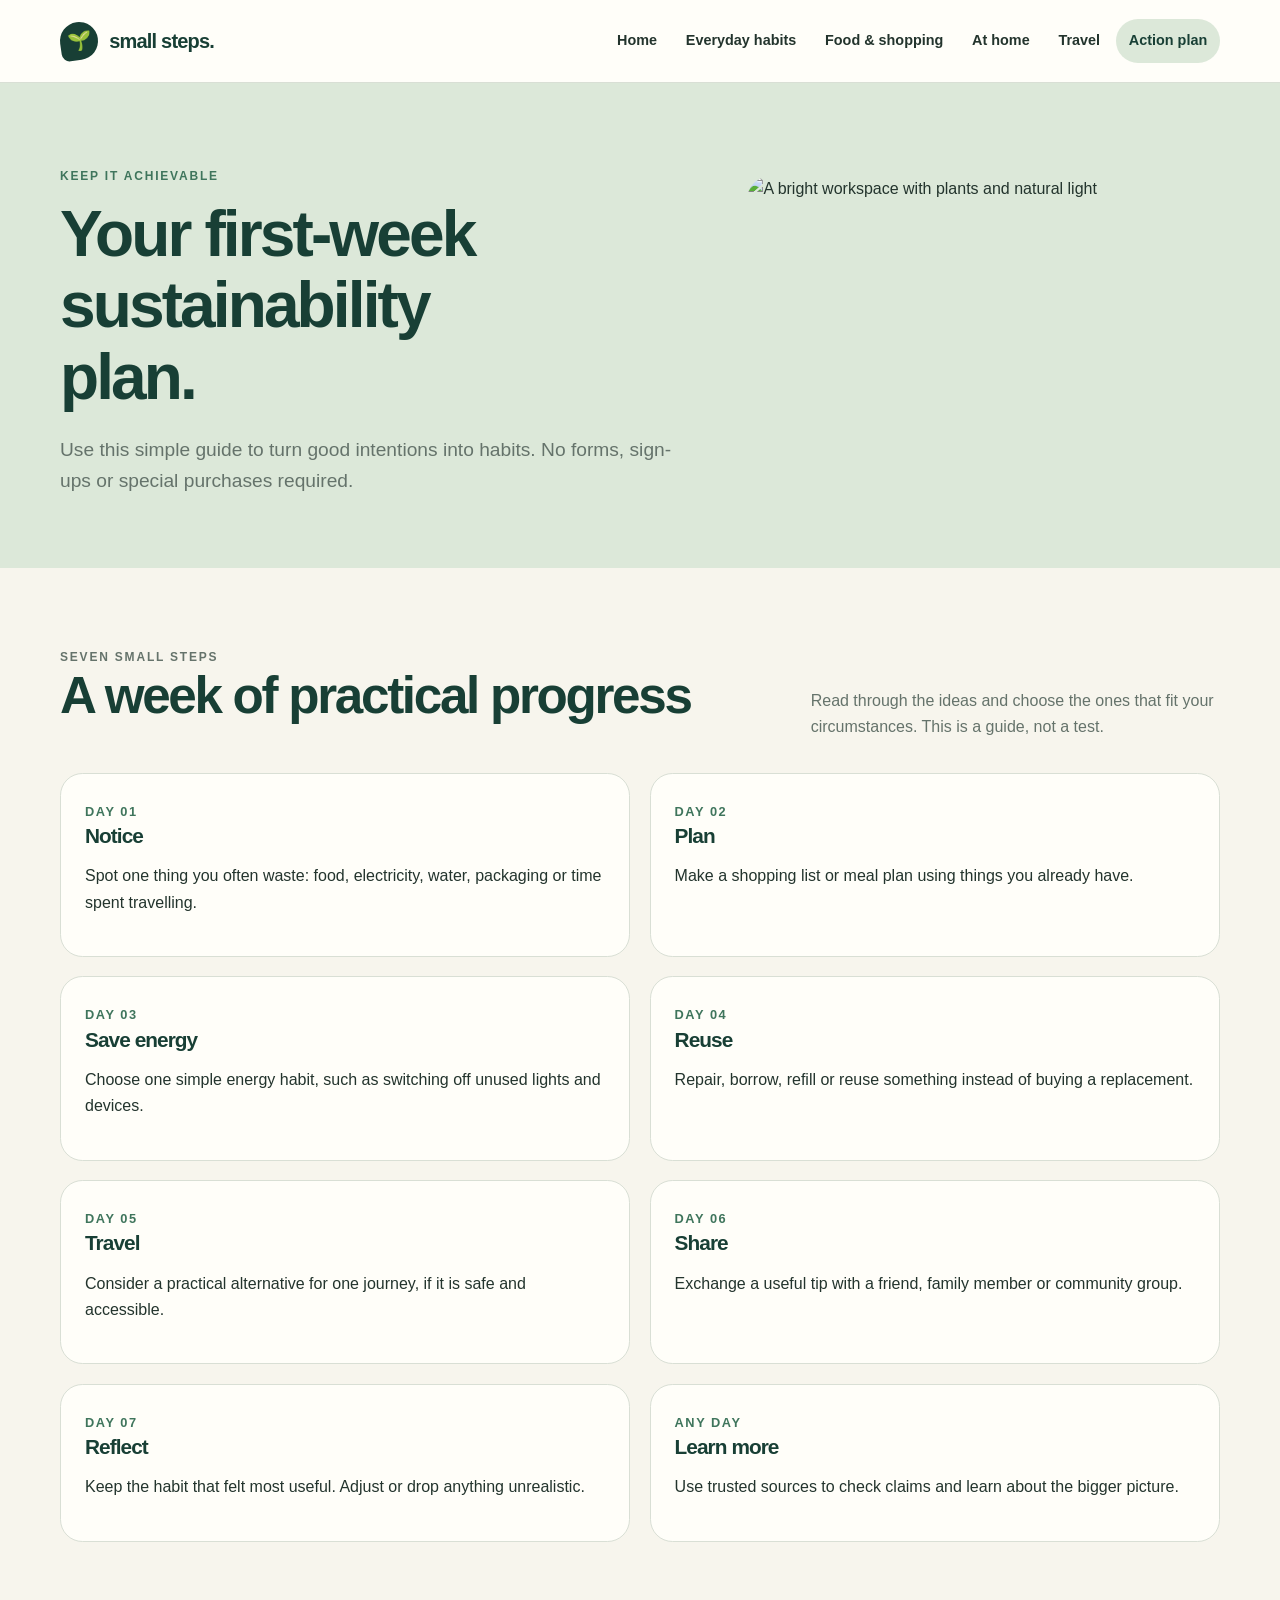
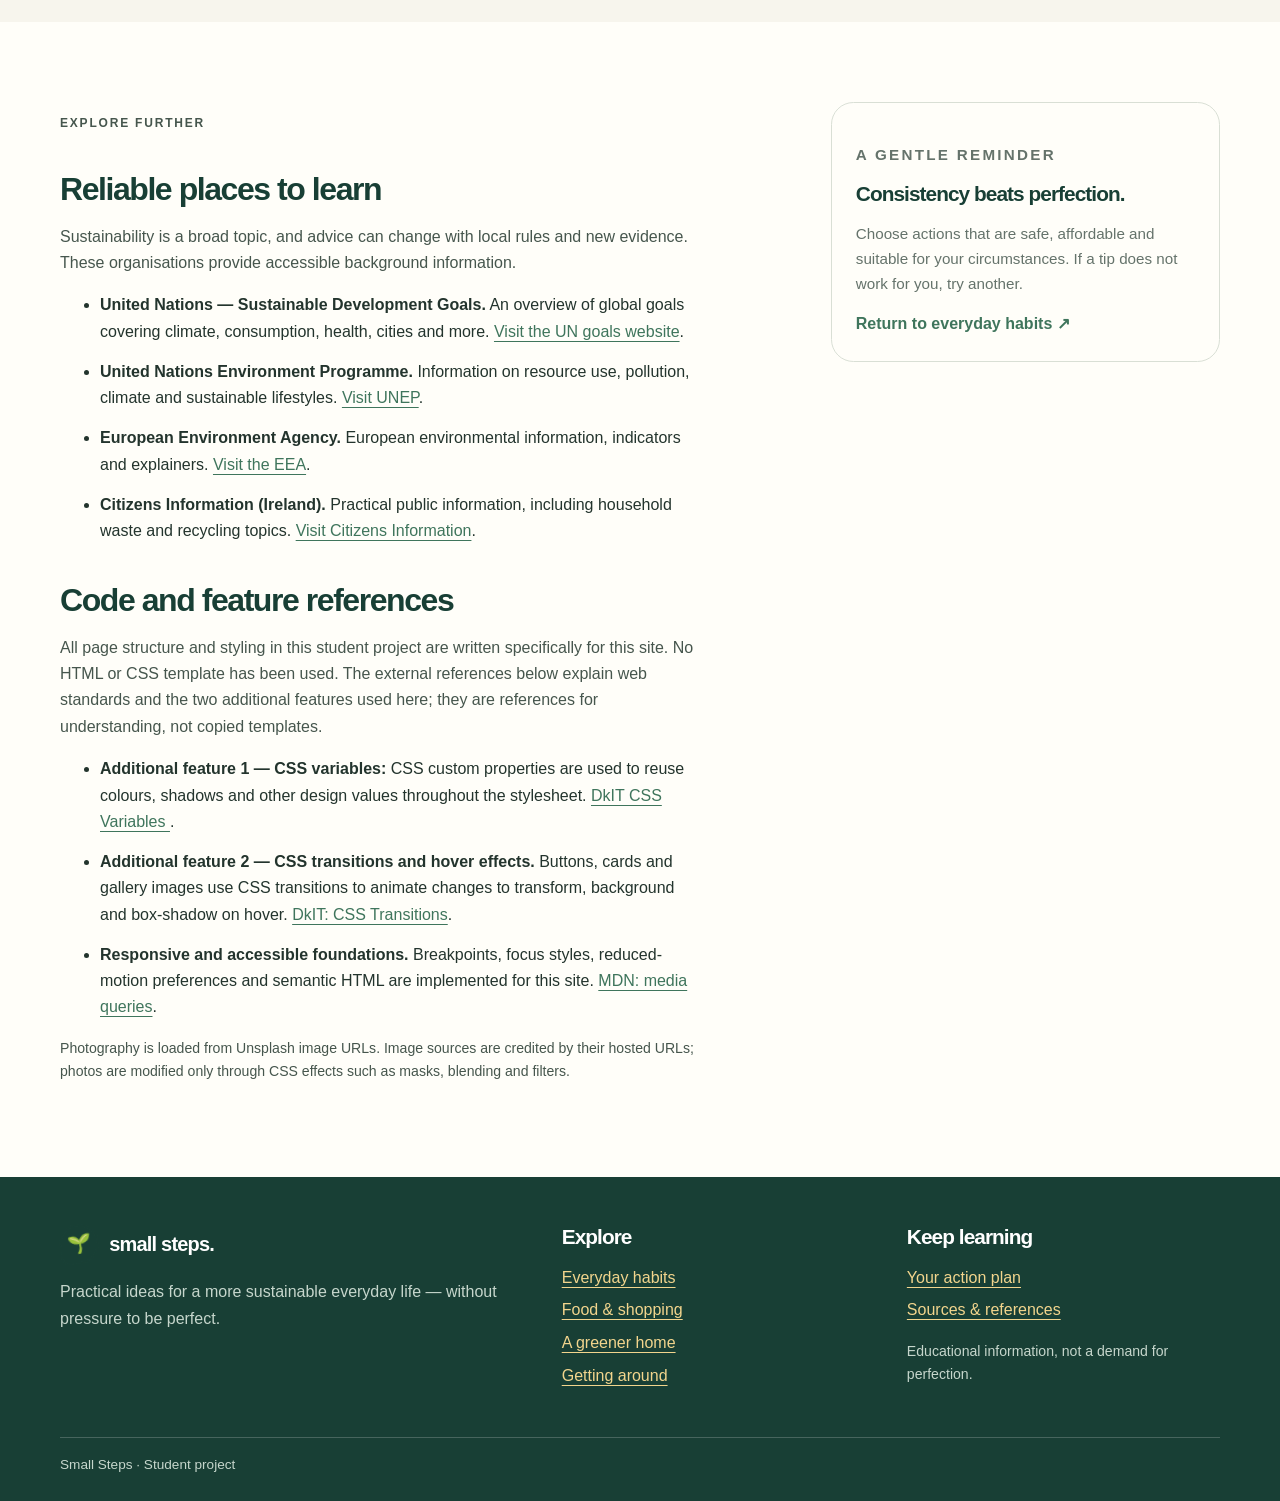
==== action-plan.html @ 2e9eee58 "Web terminada Co-authored-by: Copilot <copilot@github.com>" ====
<!DOCTYPE html>
<html lang="en">
    <head>
        <title>Action Plan | Small Steps</title>
        <meta charset="UTF-8">
        <meta name="description" content="Follow a practical action plan with small daily steps to build more sustainable habits and reduce your environmental impact.">
        <meta name="viewport" content="width=device-width, initial-scale=1.0">
        <link rel="stylesheet" href="css/style.css">
    </head>
    <body>
        <header class="site-header">
            <div class="header-inner">
                <a class="brand" href="index.html" aria-label="Small Steps home">
                    <span class="brand-mark" aria-hidden="true">
                        <span>🌱</span>
                    </span>
                    <span>small steps<span aria-hidden="true">.</span></span>
                </a>

                <nav class="desktop-nav" aria-label="Main navigation">
                    <a href="index.html">Home</a>
                    <a href="everyday.html">Everyday habits</a>
                    <a href="food.html">Food & shopping</a>
                    <a href="home.html">At home</a>
                    <a href="travel.html">Travel</a>
                    <a href="action-plan.html" aria-current="page">Action plan</a>
                </nav>
                <details class="mobile-menu">
                    <summary class="menu-toggle" aria-label="Open or close navigation menu"></summary>
                    <nav class="mobile-nav" aria-label="Mobile navigation">
                        <a href="index.html">Home</a>
                        <a href="everyday.html">Everyday habits</a>
                        <a href="food.html">Food & shopping</a>
                        <a href="home.html">At home</a>
                        <a href="travel.html">Travel</a>
                        <a href="action-plan.html" aria-current="page">Action plan</a>
                    </nav>
                </details>
            </div>
        </header>
        
        <main id="main">

            <section class="page-hero">
                <div class="container page-hero-grid">

                    <div>
                        <p class="eyebrow">Keep it achievable</p>

                        <h1>Your first-week sustainability plan.</h1>

                        <p class="lead">
                            Use this simple guide to turn good intentions into habits.
                            No forms, sign-ups or special purchases required.
                        </p>
                    </div>

                    <img
                        src="https://images.unsplash.com/photo-1497366754035-f200968a6e72?auto=format&fit=crop&w=1000&q=85"
                        alt="A bright workspace with plants and natural light">

                </div>
            </section>

            <section class="section">

                <div class="container">

                    <div class="section-heading">
                        <div>
                            <p class="eyebrow">Seven small steps</p>
                            <h2>A week of practical progress</h2>
                        </div>

                        <p>
                            Read through the ideas and choose the ones that fit
                            your circumstances. This is a guide, not a test.
                        </p>
                    </div>

                    <div class="feature-grid">

                        <article class="feature">
                            <span class="number">DAY 01</span>
                            <h3>Notice</h3>
                            <p>
                                Spot one thing you often waste: food, electricity,
                                water, packaging or time spent travelling.
                            </p>
                        </article>

                        <article class="feature">
                            <span class="number">DAY 02</span>
                            <h3>Plan</h3>
                            <p>
                                Make a shopping list or meal plan using things
                                you already have.
                            </p>
                        </article>

                        <article class="feature">
                            <span class="number">DAY 03</span>
                            <h3>Save energy</h3>
                            <p>
                                Choose one simple energy habit, such as switching
                                off unused lights and devices.
                            </p>
                        </article>

                        <article class="feature">
                            <span class="number">DAY 04</span>
                            <h3>Reuse</h3>
                            <p>
                                Repair, borrow, refill or reuse something instead
                                of buying a replacement.
                            </p>
                        </article>

                        <article class="feature">
                            <span class="number">DAY 05</span>
                            <h3>Travel</h3>
                            <p>
                                Consider a practical alternative for one journey,
                                if it is safe and accessible.
                            </p>
                        </article>

                        <article class="feature">
                            <span class="number">DAY 06</span>
                            <h3>Share</h3>
                            <p>
                                Exchange a useful tip with a friend, family member
                                or community group.
                            </p>
                        </article>

                        <article class="feature">
                            <span class="number">DAY 07</span>
                            <h3>Reflect</h3>
                            <p>
                                Keep the habit that felt most useful. Adjust or drop
                                anything unrealistic.
                            </p>
                        </article>

                        <article class="feature">
                            <span class="number">ANY DAY</span>
                            <h3>Learn more</h3>
                            <p>
                                Use trusted sources to check claims and learn about
                                the bigger picture.
                            </p>
                        </article>

                    </div>
                </div>

            </section>

            <section class="section white">
    <div class="container content-grid">

        <article class="prose">

            <p class="eyebrow">Explore further</p>

            <h2>Reliable places to learn</h2>

            <p>
                Sustainability is a broad topic, and advice can change with
                local rules and new evidence. These organisations provide
                accessible background information.
            </p>

            <ul class="source-list">

                <li>
                    <strong>United Nations — Sustainable Development Goals.</strong>
                    An overview of global goals covering climate, consumption,
                    health, cities and more.
                    <a href="https://sdgs.un.org/goals"
                       target="_blank"
                       rel="noopener noreferrer">Visit the UN goals website</a>.
                </li>

                <li>
                    <strong>United Nations Environment Programme.</strong>
                    Information on resource use, pollution, climate and
                    sustainable lifestyles.
                    <a href="https://www.unep.org/"
                       target="_blank"
                       rel="noopener noreferrer">Visit UNEP</a>.
                </li>

                <li>
                    <strong>European Environment Agency.</strong>
                    European environmental information, indicators and explainers.
                    <a href="https://www.eea.europa.eu/"
                       target="_blank"
                       rel="noopener noreferrer">Visit the EEA</a>.
                </li>

                <li>
                    <strong>Citizens Information (Ireland).</strong>
                    Practical public information, including household waste
                    and recycling topics.
                    <a href="https://www.citizensinformation.ie/"
                       target="_blank"
                       rel="noopener noreferrer">Visit Citizens Information</a>.
                </li>

            </ul>

            <h2 id="references">Code and feature references</h2>

            <p>
                All page structure and styling in this student project are
                written specifically for this site. No HTML or CSS template
                has been used. The external references below explain web
                standards and the two additional features used here; they
                are references for understanding, not copied templates.
            </p>

            <ul class="source-list">

                <li>
                    <strong>Additional feature 1 — CSS variables:</strong>
                    CSS custom properties are used to reuse colours,
                    shadows and other design values throughout the stylesheet.
                    <a href="https://derek.comp.dkit.ie/web_development/css/variables.html">
                        DkIT CSS Variables
                    </a>.
                </li>

                <li>
                    <strong>Additional feature 2 — CSS transitions and hover effects.</strong>
                    Buttons, cards and gallery images use CSS transitions to animate
                    changes to transform, background and box-shadow on hover.
                    <a href="https://derek.comp.dkit.ie/web_development/css/transitions.html"
                    target="_blank"
                    rel="noopener noreferrer">DkIT: CSS Transitions</a>.
                </li>

                <li>
                    <strong>Responsive and accessible foundations.</strong>
                    Breakpoints, focus styles, reduced-motion preferences
                    and semantic HTML are implemented for this site.
                    <a href="https://developer.mozilla.org/en-US/docs/Web/CSS/Media_Queries/Using_media_queries"
                       target="_blank"
                       rel="noopener noreferrer">MDN: media queries</a>.
                </li>

            </ul>

            <p class="small-note">
                Photography is loaded from Unsplash image URLs. Image sources
                are credited by their hosted URLs; photos are modified only
                through CSS effects such as masks, blending and filters.
            </p>

        </article>

        <aside class="side-card">

            <p class="eyebrow">A gentle reminder</p>

            <h3>Consistency beats perfection.</h3>

            <p>
                Choose actions that are safe, affordable and suitable for
                your circumstances. If a tip does not work for you, try another.
            </p>

            <a class="text-link" href="everyday.html">
                Return to everyday habits
            </a>

        </aside>

    </div>
</section>

        </main>

        <footer class="site-footer">
            <div class="container">
                <div class="footer-grid">
                <div>
                    <a class="brand" href="index.html">
                        <span class="brand-mark" aria-hidden="true">
                            <span>🌱</span>
                        </span>
                        <span class="footer-brand">small steps.</span>
                    </a>
                    <p>Practical ideas for a more sustainable everyday life — without pressure to be perfect.</p>
                </div>
                <div>
                    <h3>Explore</h3>
                    <ul>
                        <li>
                            <a href="everyday.html">Everyday habits</a>
                        </li>
                        <li>
                            <a href="food.html">Food & shopping</a>
                        </li>
                        <li>
                            <a href="home.html">A greener home</a>
                        </li>
                        <li>
                            <a href="travel.html">Getting around</a>
                        </li>
                    </ul>
                </div>
                <div>
                    <h3>Keep learning</h3>
                    <ul>
                        <li>
                            <a href="action-plan.html">Your action plan</a>
                        </li>
                        <li>
                            <a href="action-plan.html#references">Sources & references</a>
                        </li>
                    </ul>
                    <p class="small-note">Educational information, not a demand for perfection.</p>
                </div>
                </div>
                <div class="footer-bottom">Small Steps · Student project</div>
            </div>
        </footer>
    </body>
</html>
---- css/style.css ----
/* ============================================================
   GLOBAL COLORS AND VARIABLES
   ============================================================ */

:root {
  --forest: #183f35;
  --leaf: #3f755c;
  --sage: #dce8d9;
  --cream: #f7f5ed;
  --paper: #fffef9;
  --ink: #23342d;
  --muted: #65736b;
  --sun: #e5b85c;
  --line: #d9dfd5;

  /* Reusable shadow and border radius */
  --shadow: 0 18px 50px rgba(24, 63, 53, .10);
  --radius: 1.4rem;
}

/* ============================================================
   GENERAL SETTINGS
   ============================================================ */

/* Include padding and borders in element dimensions */
* {
  box-sizing: border-box;
}

/* Enable smooth scrolling and account for the sticky header */
html {
  scroll-behavior: smooth;
  scroll-padding-top: 6rem;
}

/* Default page background, text color and typography */
body {
  margin: 0;
  background: var(--cream);
  color: var(--ink);
  font-family: "Trebuchet MS", Arial, sans-serif;
  line-height: 1.65;
}

/* Keep images responsive to their containers */
img {
  display: block;
  max-width: 100%;
}


/* ============================================================
   LINKS AND ACCESSIBILITY
   ============================================================ */

/* Default link appearance */
a {
  color: var(--leaf);
  text-underline-offset: .22em;
}

/* Link hover color */
a:hover {
  color: var(--forest);
}

/* Visible focus indicator for keyboard navigation */
a:focus-visible,
summary:focus-visible {
  outline: 3px solid var(--sun);
  outline-offset: 4px;
}

/* Hide the skip link until it receives keyboard focus */
.skip-link {
  position: absolute;
  left: -9999px;
  top: 1rem;
  z-index: 20;
  background: var(--paper);
  padding: .8rem 1rem;
}

/* Reveal the skip link when focused */
.skip-link:focus {
  left: 1rem;
}


/* ============================================================
   HEADER AND NAVIGATION
   ============================================================ */

/* Sticky navigation bar at the top of the page */
.site-header {
  position: sticky;
  top: 0;
  z-index: 10;
  background: rgba(255, 254, 249, .96);
  border-bottom: 1px solid var(--line);
  backdrop-filter: blur(12px);
}

/* Inner header container */
.header-inner {
  width: min(1160px, calc(100% - 2.5rem));
  margin: auto;
  min-height: 82px;
  display: flex;
  align-items: center;
  justify-content: space-between;
  gap: 1.5rem;
}

/* Website logo and brand name */
.brand {
  display: inline-flex;
  align-items: center;
  gap: .7rem;
  color: var(--forest);
  text-decoration: none;
  font-weight: 800;
  letter-spacing: -.04em;
  font-size: 1.25rem;
}

.footer-brand{
  color: white;
}

/* Decorative logo mark */
.brand-mark {
  width: 38px;
  height: 38px;
  display: grid;
  place-items: center;
  border-radius: 50% 50% 50% 8px;
  background: var(--forest);
  color: white;
  font-size: 1.2rem;
  transform: rotate(-8deg);
}

/* Keep the logo symbol upright */
.brand-mark span {
  transform: rotate(8deg);
}

/* Desktop navigation layout */
.desktop-nav {
  display: flex;
  align-items: center;
  gap: .2rem;
}

/* Navigation links for desktop and mobile */
.desktop-nav a,
.mobile-nav a {
  color: var(--ink);
  text-decoration: none;
  padding: .65rem .8rem;
  border-radius: 999px;
  font-size: .9rem;
  font-weight: 700;
}

/* Hover and active navigation link styles */
.desktop-nav a:hover,
.desktop-nav a[aria-current="page"],
.mobile-nav a:hover,
.mobile-nav a[aria-current="page"] {
  background: var(--sage);
  color: var(--forest);
}

/* Hide the mobile menu on larger screens */
.mobile-menu {
  display: none;
}

/* Mobile menu toggle button */
.menu-toggle {
  cursor: pointer;
  list-style: none;
  color: var(--forest);
  font-weight: 800;
  border: 1px solid var(--line);
  border-radius: 999px;
  padding: .6rem .85rem;
}

/* Remove the default details marker */
.menu-toggle::-webkit-details-marker {
  display: none;
}

/* Hamburger icon for the closed mobile menu */
.menu-toggle::before {
  content: "☰";
  margin-right: .5rem;
}

/* Replace the hamburger with a close icon when open */
.mobile-menu[open] .menu-toggle::before {
  content: "✕";
}

/* Mobile navigation links container */
.mobile-nav {
  display: grid;
  gap: .25rem;
  padding: .25rem 1.25rem 1rem;
}


/* ============================================================
   MAIN CONTENT CONTAINER
   ============================================================ */

/* Center content and limit the maximum width */
.container {
  width: min(1160px, calc(100% - 2.5rem));
  margin-inline: auto;
}


/* ============================================================
   HOMEPAGE HERO SECTION
   ============================================================ */

/* Main homepage introduction spacing */
.hero {
  padding: clamp(3rem, 7vw, 6.5rem) 0 4rem;
}

/* Two-column layout for hero text and image */
.hero-grid {
  display: grid;
  grid-template-columns: 1.02fr .98fr;
  gap: clamp(2rem, 5vw, 5rem);
  align-items: center;
}

/* Small introductory label above headings */
.eyebrow {
  color: var(--leaf);
  text-transform: uppercase;
  letter-spacing: .15em;
  font-size: .75rem;
  font-weight: 900;
}

/* General heading styles */
h1,
h2,
h3 {
  color: var(--forest);
  line-height: 1.12;
  letter-spacing: -.045em;
}

/* Main homepage heading */
h1 {
  font-size: clamp(2.7rem, 6vw, 5.5rem);
  margin: .7rem 0 1.25rem;
  max-width: 12ch;
}

/* Section headings */
h2 {
  font-size: clamp(2rem, 4vw, 3.2rem);
  margin: 0 0 1rem;
}

/* Subheadings */
h3 {
  font-size: 1.3rem;
  margin: 0 0 .6rem;
}

/* Introductory text beneath the main heading */
.lead {
  font-size: clamp(1.05rem, 1.5vw, 1.25rem);
  color: var(--muted);
  max-width: 58ch;
}

/* Container for homepage call-to-action buttons */
.hero-actions {
  display: flex;
  flex-wrap: wrap;
  gap: .8rem;
  margin-top: 1.7rem;
}

/* Container for the hero image and floating note */
.hero-visual {
  position: relative;
  min-height: 420px;
}

/* Main homepage image */
.hero-photo {
  width: 100%;
  height: 470px;
  object-fit: cover;
  border-radius: 48% 48% 1.5rem 1.5rem;
  box-shadow: var(--shadow);
}

/* Floating note positioned over the hero image */
.photo-note {
  position: absolute;
  left: -1.2rem;
  bottom: 1.5rem;
  max-width: 230px;
  background: var(--paper);
  padding: 1rem 1.2rem;
  border-radius: 1rem;
  box-shadow: var(--shadow);
  font-weight: 800;
  color: var(--forest);
}

/* Secondary text inside the floating note */
.photo-note small {
  display: block;
  color: var(--muted);
  font-weight: 500;
}


/* ============================================================
   BUTTONS
   ============================================================ */

/* Default button appearance and layout */
.button {
  display: inline-flex;
  align-items: center;
  justify-content: center;
  gap: .5rem;
  padding: .9rem 1.2rem;
  border-radius: 999px;
  background: var(--forest);
  color: white;
  text-decoration: none;
  font-weight: 800;
  border: 2px solid var(--forest);
  transition: transform .2s ease, background .2s ease;
}

/* Button hover effect */
.button:hover {
  color: white;
  background: var(--leaf);
  border-color: var(--leaf);
  transform: translateY(-2px);
}

/* Secondary button with a transparent background */
.button.secondary {
  background: transparent;
  color: var(--forest);
}

/* Secondary button hover background */
.button.secondary:hover {
  background: var(--sage);
}


/* ============================================================
   CONTENT SECTIONS AND SECTION HEADINGS
   ============================================================ */

/* Standard vertical spacing for page sections */
.section {
  padding: 5rem 0;
}

/* White background variation for sections */
.section.white {
  background: var(--paper);
}

/* Layout for section headings and descriptions */
.section-heading {
  display: flex;
  justify-content: space-between;
  align-items: end;
  gap: 2rem;
  margin-bottom: 2rem;
}

/* Description alongside a section heading */
.section-heading p {
  max-width: 46ch;
  color: var(--muted);
  margin: 0;
}


/* ============================================================
   CONTENT CARDS
   ============================================================ */

/* Three-column card grid on desktop */
.card-grid {
  display: grid;
  grid-template-columns: repeat(3, minmax(0, 1fr));
  gap: 1.2rem;
}

/* Individual content card */
.topic-card {
  overflow: hidden;
  border-radius: var(--radius);
  background: var(--paper);
  border: 1px solid var(--line);
  transition: transform .2s ease, box-shadow .2s ease;
}

/* Lift the card and add a shadow on hover */
.topic-card:hover {
  transform: translateY(-4px);
  box-shadow: var(--shadow);
}

/* Image inside each content card */
.topic-card img {
  width: 100%;
  height: 210px;
  object-fit: cover;
}

/* Text area inside each card */
.card-body {
  padding: 1.35rem;
}

/* Paragraphs inside content cards */
.card-body p {
  color: var(--muted);
  margin: 0 0 1rem;
}

/* Text links inside cards */
.text-link {
  font-weight: 900;
  text-decoration: none;
}

/* Add an arrow after each text link */
.text-link::after {
  content: " ↗";
}


/* ============================================================
   STATISTICS AND KEY FIGURES
   ============================================================ */

/* Row of statistics */
.stat-strip {
  display: grid;
  grid-template-columns: repeat(3, 1fr);
  gap: 1rem;
  margin-top: 2rem;
}

/* Individual statistic block */
.stat {
  padding: 1.3rem;
  border-left: 3px solid var(--sun);
  background: rgba(255, 255, 255, .55);
}

/* Main statistic value or heading */
.stat strong {
  display: block;
  font-size: 1.1rem;
  color: var(--forest);
}

/* Supporting text beneath each statistic */
.stat span {
  color: var(--muted);
  font-size: .9rem;
}


/* ============================================================
   INNER PAGE HERO SECTIONS
   ============================================================ */

/* Introductory banner for inner pages */
.page-hero {
  padding: 4.5rem 0 3.2rem;
  background: var(--sage);
}

/* Two-column layout for inner page introductions */
.page-hero-grid {
  display: grid;
  grid-template-columns: 1.15fr .85fr;
  align-items: center;
  gap: 3rem;
}

/* Main heading on inner pages */
.page-hero h1 {
  font-size: clamp(2.5rem, 5vw, 4.6rem);
  max-width: 13ch;
}

/* Image in the inner page introduction */
.page-hero img {
  width: 100%;
  height: 320px;
  object-fit: cover;
  border-radius: 1.5rem 6rem 1.5rem 1.5rem;
}


/* ============================================================
   ARTICLE AND PAGE CONTENT
   ============================================================ */

/* Main content and sidebar layout */
.content-grid {
  display: grid;
  grid-template-columns: minmax(0, 1.3fr) minmax(240px, .7fr);
  gap: 3rem;
  align-items: start;
}

/* Limit the width of long-form text */
.prose {
  max-width: 72ch;
}

/* Paragraphs inside article content */
.prose p {
  color: #46564d;
}

/* Second-level headings inside articles */
.prose h2 {
  margin-top: 2.4rem;
  font-size: 2rem;
}

/* Third-level headings inside articles */
.prose h3 {
  margin-top: 1.6rem;
}

/* Highlighted information or notice boxes */
.callout {
  background: var(--sage);
  border-radius: var(--radius);
  padding: 1.5rem;
  margin: 1.5rem 0;
}

/* Emphasized text inside highlighted boxes */
.callout strong {
  color: var(--forest);
}

/* Custom checklist without default bullets */
.check-list {
  list-style: none;
  padding: 0;
}

/* Individual checklist items */
.check-list li {
  padding: .65rem 0 .65rem 2rem;
  position: relative;
  border-bottom: 1px solid var(--line);
}

/* Add a checkmark before each checklist item */
.check-list li::before {
  content: "✓";
  position: absolute;
  left: .1rem;
  color: var(--leaf);
  font-weight: 900;
}


/* ============================================================
   SIDEBAR CARDS
   ============================================================ */

/* Sticky sidebar information card */
.side-card {
  background: var(--paper);
  border: 1px solid var(--line);
  padding: 1.5rem;
  border-radius: var(--radius);
  position: sticky;
  top: 110px;
}

/* Text and list items inside sidebar cards */
.side-card p,
.side-card li {
  color: var(--muted);
  font-size: .95rem;
}

/* Indentation for sidebar lists */
.side-card ul {
  padding-left: 1.2rem;
}


/* ============================================================
   IMAGE GALLERY
   ============================================================ */

/* Twelve-column gallery layout */
.gallery {
  display: grid;
  grid-template-columns: repeat(12, 1fr);
  gap: 1rem;
}

/* Individual gallery image container */
.gallery figure {
  margin: 0;
  position: relative;
  overflow: hidden;
  border-radius: 1.1rem;
  background: var(--sage);
  min-height: 240px;
}

/* Wider gallery images */
.gallery figure:nth-child(1),
.gallery figure:nth-child(4) {
  grid-column: span 7;
}

/* Narrower gallery images */
.gallery figure:nth-child(2),
.gallery figure:nth-child(3) {
  grid-column: span 5;
}

/* Images inside the gallery */
.gallery img {
  width: 100%;
  height: 100%;
  min-height: 240px;
  object-fit: cover;
  transition: transform .5s ease;
}

/* Zoom effect when hovering over a gallery image */
.gallery figure:hover img {
  transform: scale(1.05);
}

/* Caption overlay at the bottom of each gallery image */
.gallery figcaption {
  position: absolute;
  inset: auto 0 0;
  padding: 2.6rem 1.2rem 1rem;
  color: white;
  font-weight: 800;
  background: linear-gradient(transparent, rgba(12, 35, 27, .8));
}


/* ============================================================
   IMAGE MASKS, BLENDING AND FILTERS
   ============================================================ */

/* Image with a soft radial fade around the edges */
.mask-photo {
  width: 100%;
  height: 350px;
  object-fit: cover;
  -webkit-mask-image: radial-gradient(ellipse at center, #000 53%, transparent 72%);
  mask-image: radial-gradient(ellipse at center, #000 53%, transparent 72%);
}

/* Image blending panel */
.blend-panel {
  position: relative;
  overflow: hidden;
  border-radius: var(--radius);
  min-height: 300px;
  background: #b5cc75;
}

/* Image using a blending mode and reduced saturation */
.blend-panel img {
  width: 100%;
  height: 300px;
  object-fit: cover;
  mix-blend-mode: multiply;
  opacity: .78;
  filter: saturate(.8);
}

/* Text overlay on the blending panel */
.blend-label {
  position: absolute;
  bottom: 1rem;
  left: 1rem;
  right: 1rem;
  color: white;
  font-size: 1.3rem;
  font-weight: 900;
  text-shadow: 0 2px 8px #17352c;
}

/* Image with a sepia tone, reduced saturation and increased contrast */
.filter-photo {
  filter: sepia(.35) saturate(.8) contrast(1.08);
  border-radius: 1.2rem;
  width: 100%;
  height: 290px;
  object-fit: cover;
}


/* ============================================================
   FEATURE CARDS AND EXPANDABLE TIPS
   ============================================================ */

/* Two-column grid for featured content */
.feature-grid {
  display: grid;
  grid-template-columns: repeat(2, minmax(0, 1fr));
  gap: 1.2rem;
}

/* Individual feature card */
.feature {
  background: var(--paper);
  border: 1px solid var(--line);
  padding: 1.5rem;
  border-radius: var(--radius);
}

/* Number or label inside a feature card */
.feature .number {
  color: var(--leaf);
  font-size: .8rem;
  font-weight: 900;
  letter-spacing: .12em;
}

/* Expandable tip separator and spacing */
details.tip {
  border-bottom: 1px solid var(--line);
  padding: 1rem 0;
}

/* Clickable heading of an expandable tip */
details.tip summary {
  cursor: pointer;
  color: var(--forest);
  font-weight: 900;
}

/* Text displayed inside an expanded tip */
details.tip p {
  color: var(--muted);
  margin-bottom: .2rem;
}


/* ============================================================
   FOOTER
   ============================================================ */

/* Main footer background, text color and spacing */
.site-footer {
  background: var(--forest);
  color: #edf3e9;
  padding: 3rem 0 1.5rem;
}

/* Footer column layout */
.footer-grid {
  display: grid;
  grid-template-columns: 1.2fr .8fr .8fr;
  gap: 2rem;
}

/* Footer headings */
.site-footer h2,
.site-footer h3 {
  color: white;
}

/* Footer paragraphs and list items */
.site-footer p,
.site-footer li {
  color: #c6d6cc;
}

/* Footer links */
.site-footer a {
  color: #f2d58d;
}

/* Remove default bullets and padding from footer lists */
.site-footer ul {
  list-style: none;
  padding: 0;
}

/* Spacing between footer list items */
.site-footer li {
  margin: .4rem 0;
}

/* Bottom footer area for copyright or secondary information */
.footer-bottom {
  border-top: 1px solid rgba(255, 255, 255, .2);
  margin-top: 2rem;
  padding-top: 1rem;
  font-size: .85rem;
  color: #c6d6cc;
}


/* ============================================================
   AUXILIARY TEXT
   ============================================================ */

/* Source and reference list spacing */
.source-list li {
  margin-bottom: .85rem;
  overflow-wrap: anywhere;
}

/* Small notes and secondary text */
.small-note {
  font-size: .88rem;
  color: var(--muted);
}


/* ============================================================
   TABLET AND MEDIUM SCREENS
   Screens up to 850px wide
   ============================================================ */

@media (max-width: 850px) {

  /* Reduce spacing between desktop navigation links */
  .desktop-nav {
    gap: 0;
  }

  /* Reduce navigation link padding and font size */
  .desktop-nav a {
    padding: .6rem .55rem;
    font-size: .82rem;
  }

  /* Stack the hero, inner page hero and article layouts */
  .hero-grid,
  .page-hero-grid,
  .content-grid {
    grid-template-columns: 1fr;
  }

  /* Reduce the minimum height of the hero image area */
  .hero-visual {
    min-height: 350px;
  }

  /* Reduce the main hero image height */
  .hero-photo {
    height: 400px;
  }

  /* Reduce inner page hero image height */
  .page-hero img {
    height: 280px;
  }

  /* Disable sticky positioning for sidebar cards */
  .side-card {
    position: static;
  }

  /* Display two content cards per row */
  .card-grid {
    grid-template-columns: repeat(2, minmax(0, 1fr));
  }
}


/* ============================================================
   MOBILE AND SMALL SCREENS
   Screens up to 599px wide
   ============================================================ */

@media (max-width: 599px) {

  /* MOBILE HEADER */

  /* Reduce header width and minimum height */
  .header-inner {
    width: min(100% - 1.5rem, 1160px);
    min-height: 70px;
  }

  /* Hide desktop navigation */
  .desktop-nav {
    display: none;
  }

  /* Show the mobile menu toggle */
  .mobile-menu {
    display: block;
  }

  /* Position the mobile dropdown below the header */
  .mobile-nav {
    position: absolute;
    top: 100%;
    left: 0;
    right: 0;
    background: var(--paper);
    border-bottom: 1px solid var(--line);
    box-shadow: var(--shadow);
  }


  /* MOBILE CONTENT CONTAINER */

  /* Reduce horizontal page margins */
  .container {
    width: min(100% - 1.5rem, 1160px);
  }


  /* MOBILE HOMEPAGE HERO */

  /* Reduce vertical spacing around the hero section */
  .hero {
    padding: 3rem 0;
  }

  /* Reduce the minimum height of the hero visual */
  .hero-visual {
    min-height: 300px;
  }

  /* Resize and reshape the main hero image */
  .hero-photo {
    height: 330px;
    border-radius: 45% 45% 1rem 1rem;
  }

  /* Reposition and resize the floating image note */
  .photo-note {
    left: .4rem;
    bottom: .5rem;
    max-width: 190px;
  }


  /* MOBILE CONTENT SECTIONS */

  /* Reduce vertical section spacing */
  .section {
    padding: 3.4rem 0;
  }

  /* Stack section headings and descriptions vertically */
  .section-heading {
    display: block;
  }

  /* Add spacing above section descriptions */
  .section-heading p {
    margin-top: .8rem;
  }


  /* MOBILE CARD GRIDS */

  /* Display one item per row on small screens */
  .card-grid,
  .feature-grid,
  .stat-strip,
  .footer-grid {
    grid-template-columns: 1fr;
  }

  /* Adjust content card image height */
  .topic-card img {
    height: 220px;
  }


  /* MOBILE INNER PAGE HERO */

  /* Reduce padding around inner page introductions */
  .page-hero {
    padding: 3rem 0 2.5rem;
  }

  /* Reduce inner page hero image height */
  .page-hero img {
    height: 230px;
  }


  /* MOBILE IMAGE GALLERY */

  /* Stack gallery images in a single column */
  .gallery {
    grid-template-columns: 1fr;
  }

  /* Remove special column spans from all gallery items */
  .gallery figure:nth-child(n) {
    grid-column: auto;
  }

  /* Adjust the minimum height of gallery images */
  .gallery figure,
  .gallery img {
    min-height: 220px;
  }


  /* MOBILE IMAGE EFFECTS */

  /* Reduce the height of masked images */
  .mask-photo {
    height: 270px;
  }


  /* MOBILE FOOTER */

  /* Reduce spacing between footer columns */
  .footer-grid {
    gap: 1rem;
  }
}


/* ============================================================
   REDUCED MOTION ACCESSIBILITY
   ============================================================ */

@media (prefers-reduced-motion: reduce) {

  /* Disable smooth scrolling */
  html {
    scroll-behavior: auto;
  }

  /* Minimize transitions and animations */
  *,
  *::before,
  *::after {
    transition-duration: .01ms !important;
    animation-duration: .01ms !important;
  }
}


/* ============================================================
   PRINT STYLES
   Applies when printing or saving the page as a PDF
   ============================================================ */

@media print {

  /* Hide navigation, footer and interactive call-to-action buttons */
  .site-header,
  .site-footer,
  .hero-actions,
  .button {
    display: none !important;
  }

  /* Use a white background and black text for printing */
  body {
    background: white;
    color: black;
  }

  /* Remove colored backgrounds and reduce section spacing */
  .section,
  .page-hero {
    padding: 1rem 0;
    background: white;
  }

  /* Print links in black */
  a {
    color: black;
  }

  /* Avoid splitting these components across printed pages */
  .topic-card,
  .callout,
  .feature {
    break-inside: avoid;
  }
}
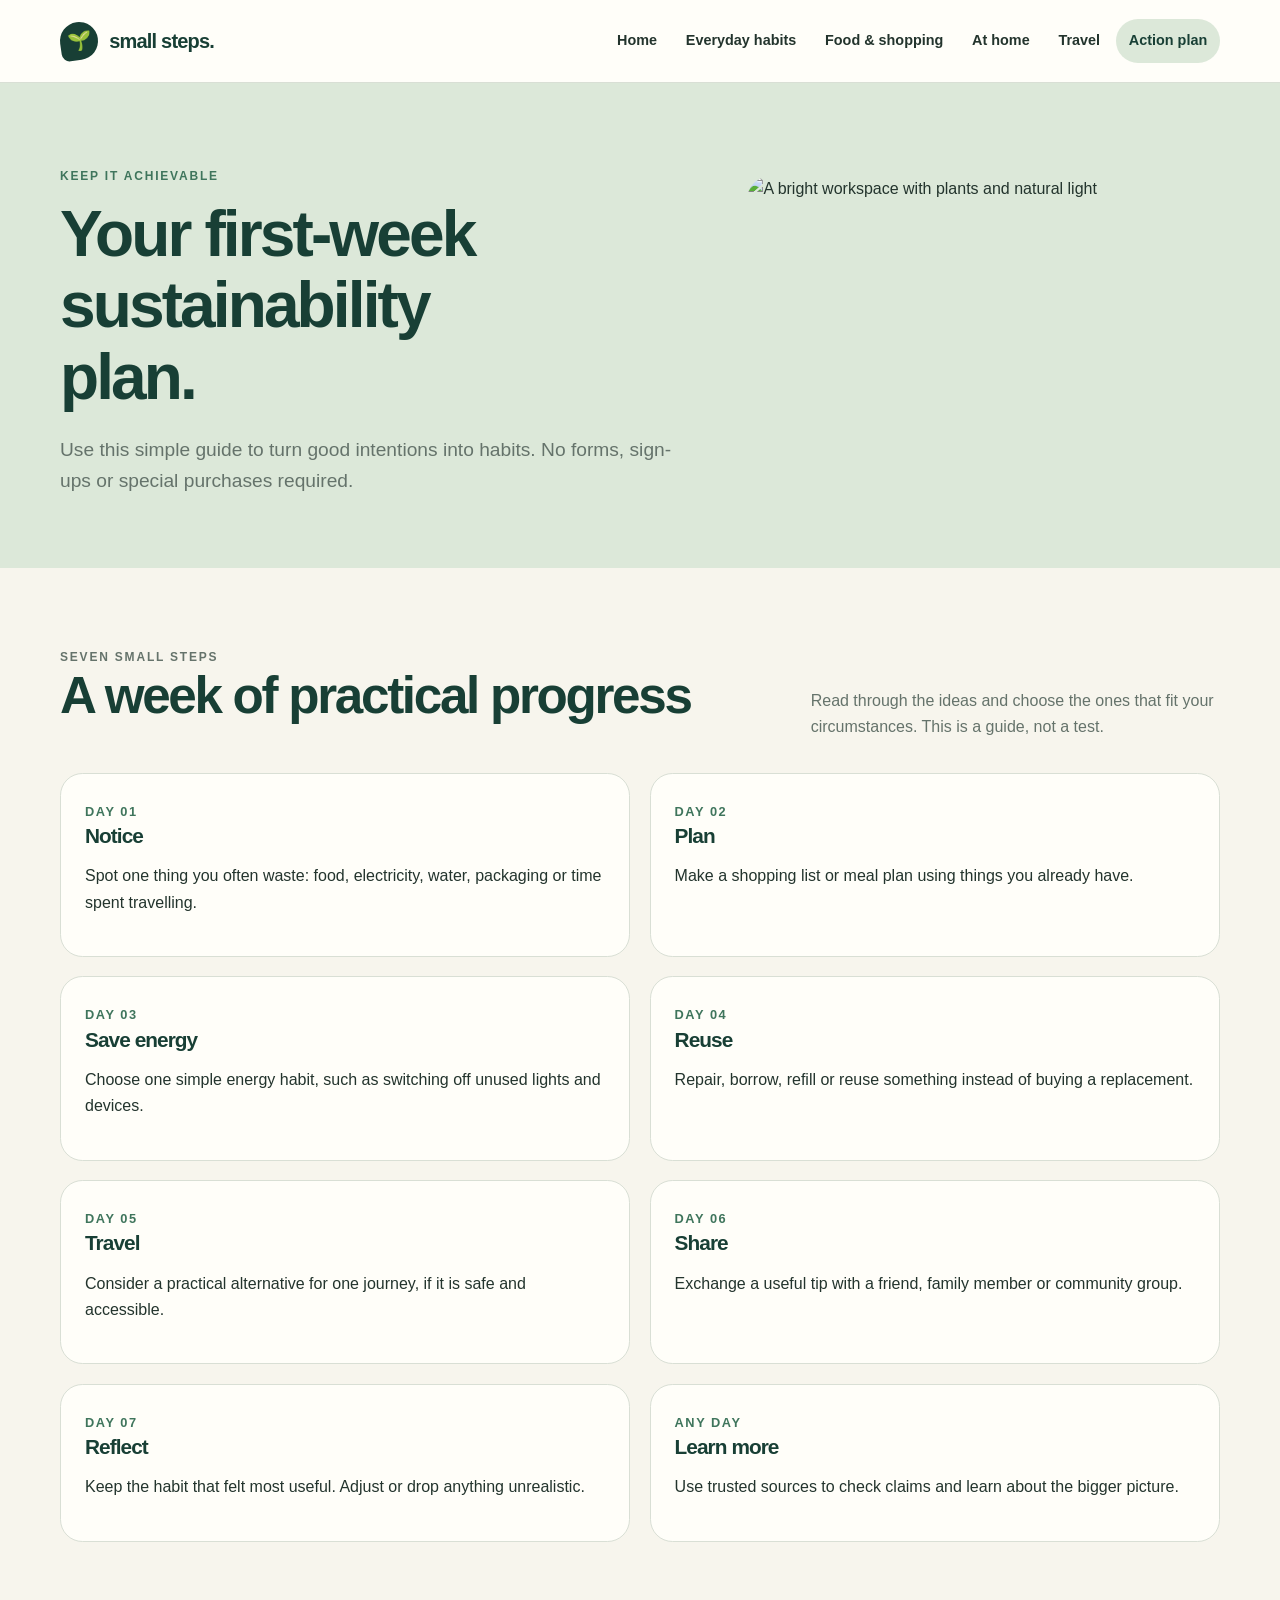
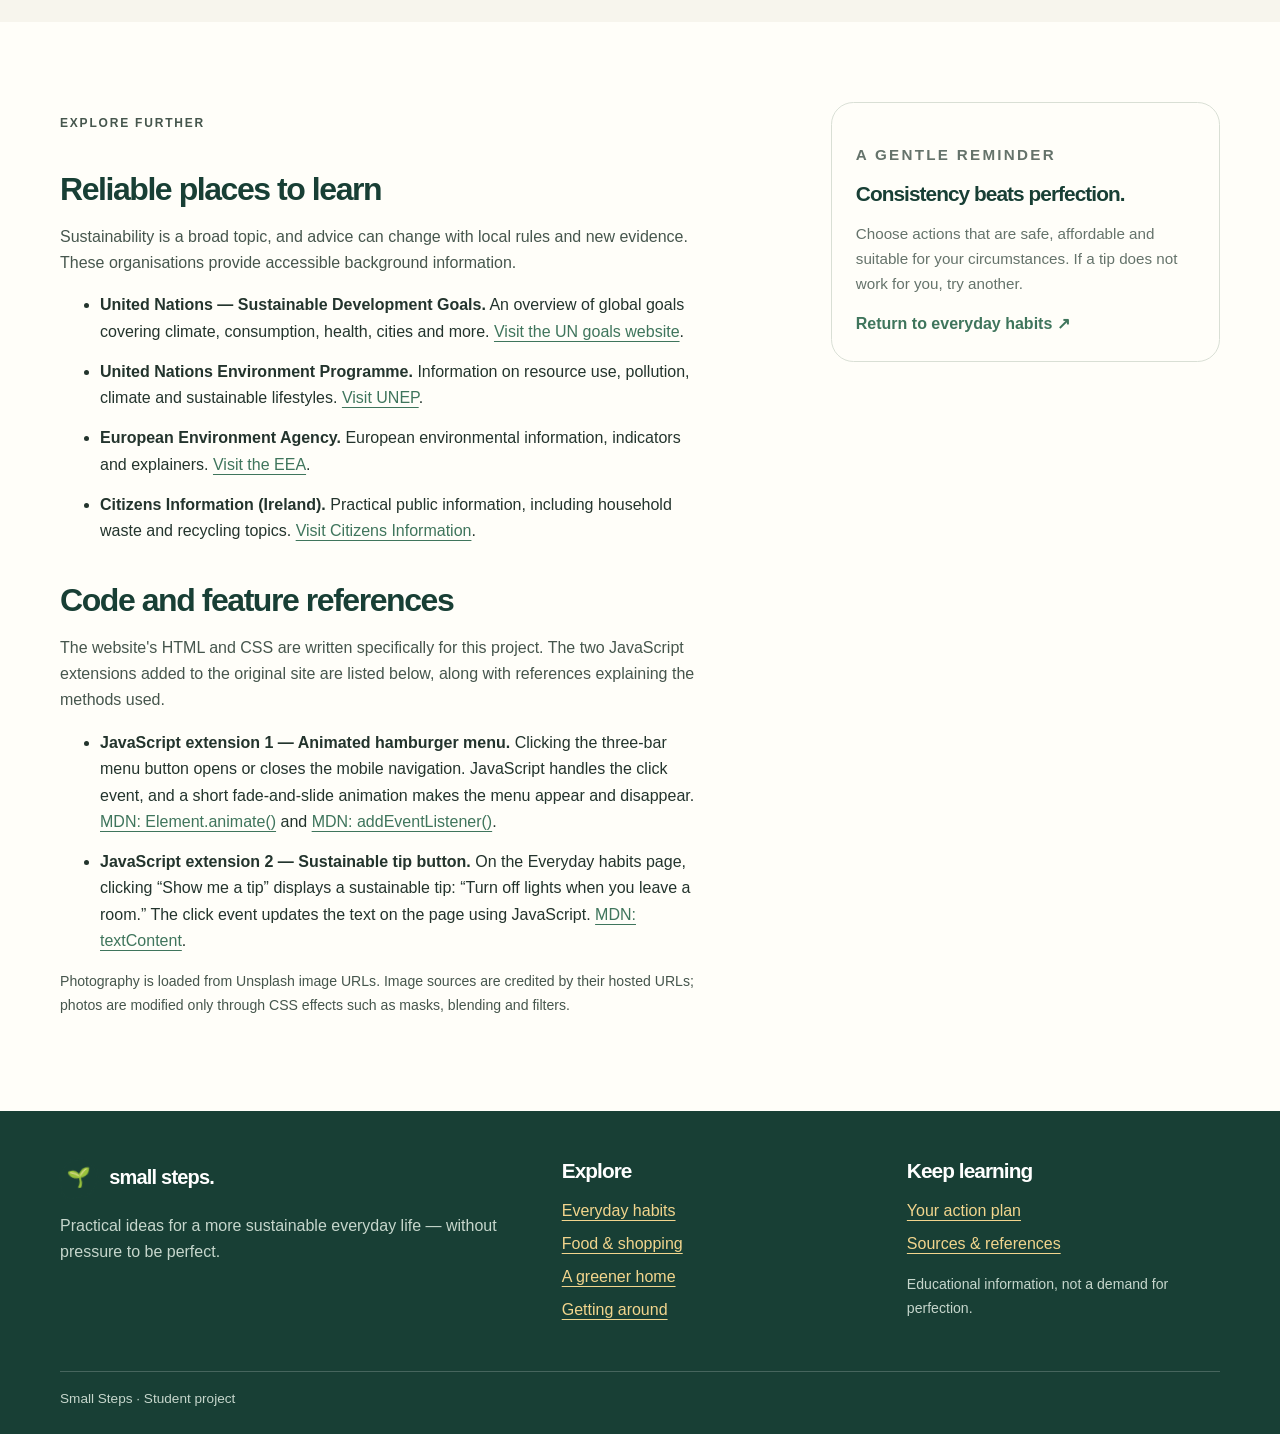
==== commit fdf3232e: "Todo completado" ====
--- a/action-plan.html
+++ b/action-plan.html
@@ -3,6 +3,7 @@
     <head>
         <title>Action Plan | Small Steps</title>
         <meta charset="UTF-8">
+        <link rel="icon" type="image/png" href="image/favicon.png">
         <meta name="description" content="Follow a practical action plan with small daily steps to build more sustainable habits and reduce your environmental impact.">
         <meta name="viewport" content="width=device-width, initial-scale=1.0">
         <link rel="stylesheet" href="css/style.css">
@@ -25,9 +26,9 @@
                     <a href="travel.html">Travel</a>
                     <a href="action-plan.html" aria-current="page">Action plan</a>
                 </nav>
-                <details class="mobile-menu">
-                    <summary class="menu-toggle" aria-label="Open or close navigation menu"></summary>
-                    <nav class="mobile-nav" aria-label="Mobile navigation">
+                <div class="mobile-menu">
+                    <button class="menu-toggle" type="button" aria-label="Open navigation menu" aria-expanded="false" aria-controls="mobile-nav"></button>
+                    <nav class="mobile-nav" id="mobile-nav" aria-label="Mobile navigation" hidden>
                         <a href="index.html">Home</a>
                         <a href="everyday.html">Everyday habits</a>
                         <a href="food.html">Food & shopping</a>
@@ -35,7 +36,7 @@
                         <a href="travel.html">Travel</a>
                         <a href="action-plan.html" aria-current="page">Action plan</a>
                     </nav>
-                </details>
+                </div>
             </div>
         </header>
         
@@ -214,40 +215,34 @@
             <h2 id="references">Code and feature references</h2>
 
             <p>
-                All page structure and styling in this student project are
-                written specifically for this site. No HTML or CSS template
-                has been used. The external references below explain web
-                standards and the two additional features used here; they
-                are references for understanding, not copied templates.
+                The website's HTML and CSS are written specifically for this project.
+                The two JavaScript extensions added to the original site are listed below,
+                along with references explaining the methods used.
             </p>
 
             <ul class="source-list">
 
                 <li>
-                    <strong>Additional feature 1 — CSS variables:</strong>
-                    CSS custom properties are used to reuse colours,
-                    shadows and other design values throughout the stylesheet.
-                    <a href="https://derek.comp.dkit.ie/web_development/css/variables.html">
-                        DkIT CSS Variables
-                    </a>.
-                </li>
-
-                <li>
-                    <strong>Additional feature 2 — CSS transitions and hover effects.</strong>
-                    Buttons, cards and gallery images use CSS transitions to animate
-                    changes to transform, background and box-shadow on hover.
-                    <a href="https://derek.comp.dkit.ie/web_development/css/transitions.html"
-                    target="_blank"
-                    rel="noopener noreferrer">DkIT: CSS Transitions</a>.
-                </li>
-
-                <li>
-                    <strong>Responsive and accessible foundations.</strong>
-                    Breakpoints, focus styles, reduced-motion preferences
-                    and semantic HTML are implemented for this site.
-                    <a href="https://developer.mozilla.org/en-US/docs/Web/CSS/Media_Queries/Using_media_queries"
-                       target="_blank"
-                       rel="noopener noreferrer">MDN: media queries</a>.
+                    <strong>JavaScript extension 1 — Animated hamburger menu.</strong>
+                    Clicking the three-bar menu button opens or closes the mobile navigation.
+                    JavaScript handles the click event, and a short fade-and-slide animation
+                    makes the menu appear and disappear.
+                    <a href="https://developer.mozilla.org/en-US/docs/Web/API/Element/animate"
+                       target="_blank"
+                       rel="noopener noreferrer">MDN: Element.animate()</a> and
+                    <a href="https://developer.mozilla.org/en-US/docs/Web/API/EventTarget/addEventListener"
+                       target="_blank"
+                       rel="noopener noreferrer">MDN: addEventListener()</a>.
+                </li>
+
+                <li>
+                    <strong>JavaScript extension 2 — Sustainable tip button.</strong>
+                    On the Everyday habits page, clicking “Show me a tip” displays a sustainable
+                    tip: “Turn off lights when you leave a room.” The click event updates the text
+                    on the page using JavaScript.
+                    <a href="https://developer.mozilla.org/en-US/docs/Web/API/Node/textContent"
+                       target="_blank"
+                       rel="noopener noreferrer">MDN: textContent</a>.
                 </li>
 
             </ul>
@@ -327,5 +322,6 @@
                 <div class="footer-bottom">Small Steps · Student project</div>
             </div>
         </footer>
+        <script src="js/script.js" defer></script>
     </body>
 </html>
--- a/css/style.css
+++ b/css/style.css
@@ -16,6 +16,21 @@
   /* Reusable shadow and border radius */
   --shadow: 0 18px 50px rgba(24, 63, 53, .10);
   --radius: 1.4rem;
+
+  /* Additional colour variables */
+  --white: #ffffff;
+  --black: #000000;
+  --transparent: transparent;
+  --prose: #46564d;
+  --blend-background: #b5cc75;
+  --blend-shadow: #17352c;
+  --footer-text: #edf3e9;
+  --footer-muted: #c6d6cc;
+  --footer-link: #f2d58d;
+  --header-glass: rgba(255, 254, 249, .96);
+  --stat-background: rgba(255, 255, 255, .55);
+  --footer-divider: rgba(255, 255, 255, .2);
+  --gallery-caption: rgba(12, 35, 27, .8);
 }
 
 /* ============================================================
@@ -66,7 +81,7 @@
 
 /* Visible focus indicator for keyboard navigation */
 a:focus-visible,
-summary:focus-visible {
+button:focus-visible {
   outline: 3px solid var(--sun);
   outline-offset: 4px;
 }
@@ -96,7 +111,7 @@
   position: sticky;
   top: 0;
   z-index: 10;
-  background: rgba(255, 254, 249, .96);
+  background: var(--header-glass);
   border-bottom: 1px solid var(--line);
   backdrop-filter: blur(12px);
 }
@@ -125,7 +140,7 @@
 }
 
 .footer-brand{
-  color: white;
+  color: var(--white);
 }
 
 /* Decorative logo mark */
@@ -136,7 +151,7 @@
   place-items: center;
   border-radius: 50% 50% 50% 8px;
   background: var(--forest);
-  color: white;
+  color: var(--white);
   font-size: 1.2rem;
   transform: rotate(-8deg);
 }
@@ -180,28 +195,24 @@
 
 /* Mobile menu toggle button */
 .menu-toggle {
+  appearance: none;
   cursor: pointer;
-  list-style: none;
   color: var(--forest);
+  background: transparent;
+  font: inherit;
   font-weight: 800;
   border: 1px solid var(--line);
   border-radius: 999px;
   padding: .6rem .85rem;
 }
 
-/* Remove the default details marker */
-.menu-toggle::-webkit-details-marker {
-  display: none;
-}
-
 /* Hamburger icon for the closed mobile menu */
 .menu-toggle::before {
   content: "☰";
-  margin-right: .5rem;
 }
 
 /* Replace the hamburger with a close icon when open */
-.mobile-menu[open] .menu-toggle::before {
+.mobile-menu.is-open .menu-toggle::before {
   content: "✕";
 }
 
@@ -210,6 +221,12 @@
   display: grid;
   gap: .25rem;
   padding: .25rem 1.25rem 1rem;
+}
+
+/* Keep the mobile navigation hidden until the menu button is clicked. */
+.mobile-nav[hidden],
+.tip-output[hidden] {
+  display: none;
 }
 
 
@@ -343,7 +360,7 @@
   padding: .9rem 1.2rem;
   border-radius: 999px;
   background: var(--forest);
-  color: white;
+  color: var(--white);
   text-decoration: none;
   font-weight: 800;
   border: 2px solid var(--forest);
@@ -352,7 +369,7 @@
 
 /* Button hover effect */
 .button:hover {
-  color: white;
+  color: var(--white);
   background: var(--leaf);
   border-color: var(--leaf);
   transform: translateY(-2px);
@@ -360,7 +377,7 @@
 
 /* Secondary button with a transparent background */
 .button.secondary {
-  background: transparent;
+  background: var(--transparent);
   color: var(--forest);
 }
 
@@ -473,7 +490,7 @@
 .stat {
   padding: 1.3rem;
   border-left: 3px solid var(--sun);
-  background: rgba(255, 255, 255, .55);
+  background: var(--stat-background);
 }
 
 /* Main statistic value or heading */
@@ -542,7 +559,7 @@
 
 /* Paragraphs inside article content */
 .prose p {
-  color: #46564d;
+  color: var(--prose);
 }
 
 /* Second-level headings inside articles */
@@ -671,9 +688,9 @@
   position: absolute;
   inset: auto 0 0;
   padding: 2.6rem 1.2rem 1rem;
-  color: white;
+  color: var(--white);
   font-weight: 800;
-  background: linear-gradient(transparent, rgba(12, 35, 27, .8));
+  background: linear-gradient(var(--transparent), var(--gallery-caption));
 }
 
 
@@ -686,8 +703,8 @@
   width: 100%;
   height: 350px;
   object-fit: cover;
-  -webkit-mask-image: radial-gradient(ellipse at center, #000 53%, transparent 72%);
-  mask-image: radial-gradient(ellipse at center, #000 53%, transparent 72%);
+  -webkit-mask-image: radial-gradient(ellipse at center, var(--black) 53%, var(--transparent) 72%);
+  mask-image: radial-gradient(ellipse at center, var(--black) 53%, var(--transparent) 72%);
 }
 
 /* Image blending panel */
@@ -696,7 +713,7 @@
   overflow: hidden;
   border-radius: var(--radius);
   min-height: 300px;
-  background: #b5cc75;
+  background: var(--blend-background);
 }
 
 /* Image using a blending mode and reduced saturation */
@@ -715,10 +732,10 @@
   bottom: 1rem;
   left: 1rem;
   right: 1rem;
-  color: white;
+  color: var(--white);
   font-size: 1.3rem;
   font-weight: 900;
-  text-shadow: 0 2px 8px #17352c;
+  text-shadow: 0 2px 8px var(--blend-shadow);
 }
 
 /* Image with a sepia tone, reduced saturation and increased contrast */
@@ -785,7 +802,7 @@
 /* Main footer background, text color and spacing */
 .site-footer {
   background: var(--forest);
-  color: #edf3e9;
+  color: var(--footer-text);
   padding: 3rem 0 1.5rem;
 }
 
@@ -799,18 +816,18 @@
 /* Footer headings */
 .site-footer h2,
 .site-footer h3 {
-  color: white;
+  color: var(--white);
 }
 
 /* Footer paragraphs and list items */
 .site-footer p,
 .site-footer li {
-  color: #c6d6cc;
+  color: var(--footer-muted);
 }
 
 /* Footer links */
 .site-footer a {
-  color: #f2d58d;
+  color: var(--footer-link);
 }
 
 /* Remove default bullets and padding from footer lists */
@@ -826,11 +843,11 @@
 
 /* Bottom footer area for copyright or secondary information */
 .footer-bottom {
-  border-top: 1px solid rgba(255, 255, 255, .2);
+  border-top: 1px solid var(--footer-divider);
   margin-top: 2rem;
   padding-top: 1rem;
   font-size: .85rem;
-  color: #c6d6cc;
+  color: var(--footer-muted);
 }
 
 
@@ -1054,67 +1071,4 @@
   .footer-grid {
     gap: 1rem;
   }
-}
-
-
-/* ============================================================
-   REDUCED MOTION ACCESSIBILITY
-   ============================================================ */
-
-@media (prefers-reduced-motion: reduce) {
-
-  /* Disable smooth scrolling */
-  html {
-    scroll-behavior: auto;
-  }
-
-  /* Minimize transitions and animations */
-  *,
-  *::before,
-  *::after {
-    transition-duration: .01ms !important;
-    animation-duration: .01ms !important;
-  }
-}
-
-
-/* ============================================================
-   PRINT STYLES
-   Applies when printing or saving the page as a PDF
-   ============================================================ */
-
-@media print {
-
-  /* Hide navigation, footer and interactive call-to-action buttons */
-  .site-header,
-  .site-footer,
-  .hero-actions,
-  .button {
-    display: none !important;
-  }
-
-  /* Use a white background and black text for printing */
-  body {
-    background: white;
-    color: black;
-  }
-
-  /* Remove colored backgrounds and reduce section spacing */
-  .section,
-  .page-hero {
-    padding: 1rem 0;
-    background: white;
-  }
-
-  /* Print links in black */
-  a {
-    color: black;
-  }
-
-  /* Avoid splitting these components across printed pages */
-  .topic-card,
-  .callout,
-  .feature {
-    break-inside: avoid;
-  }
 }
